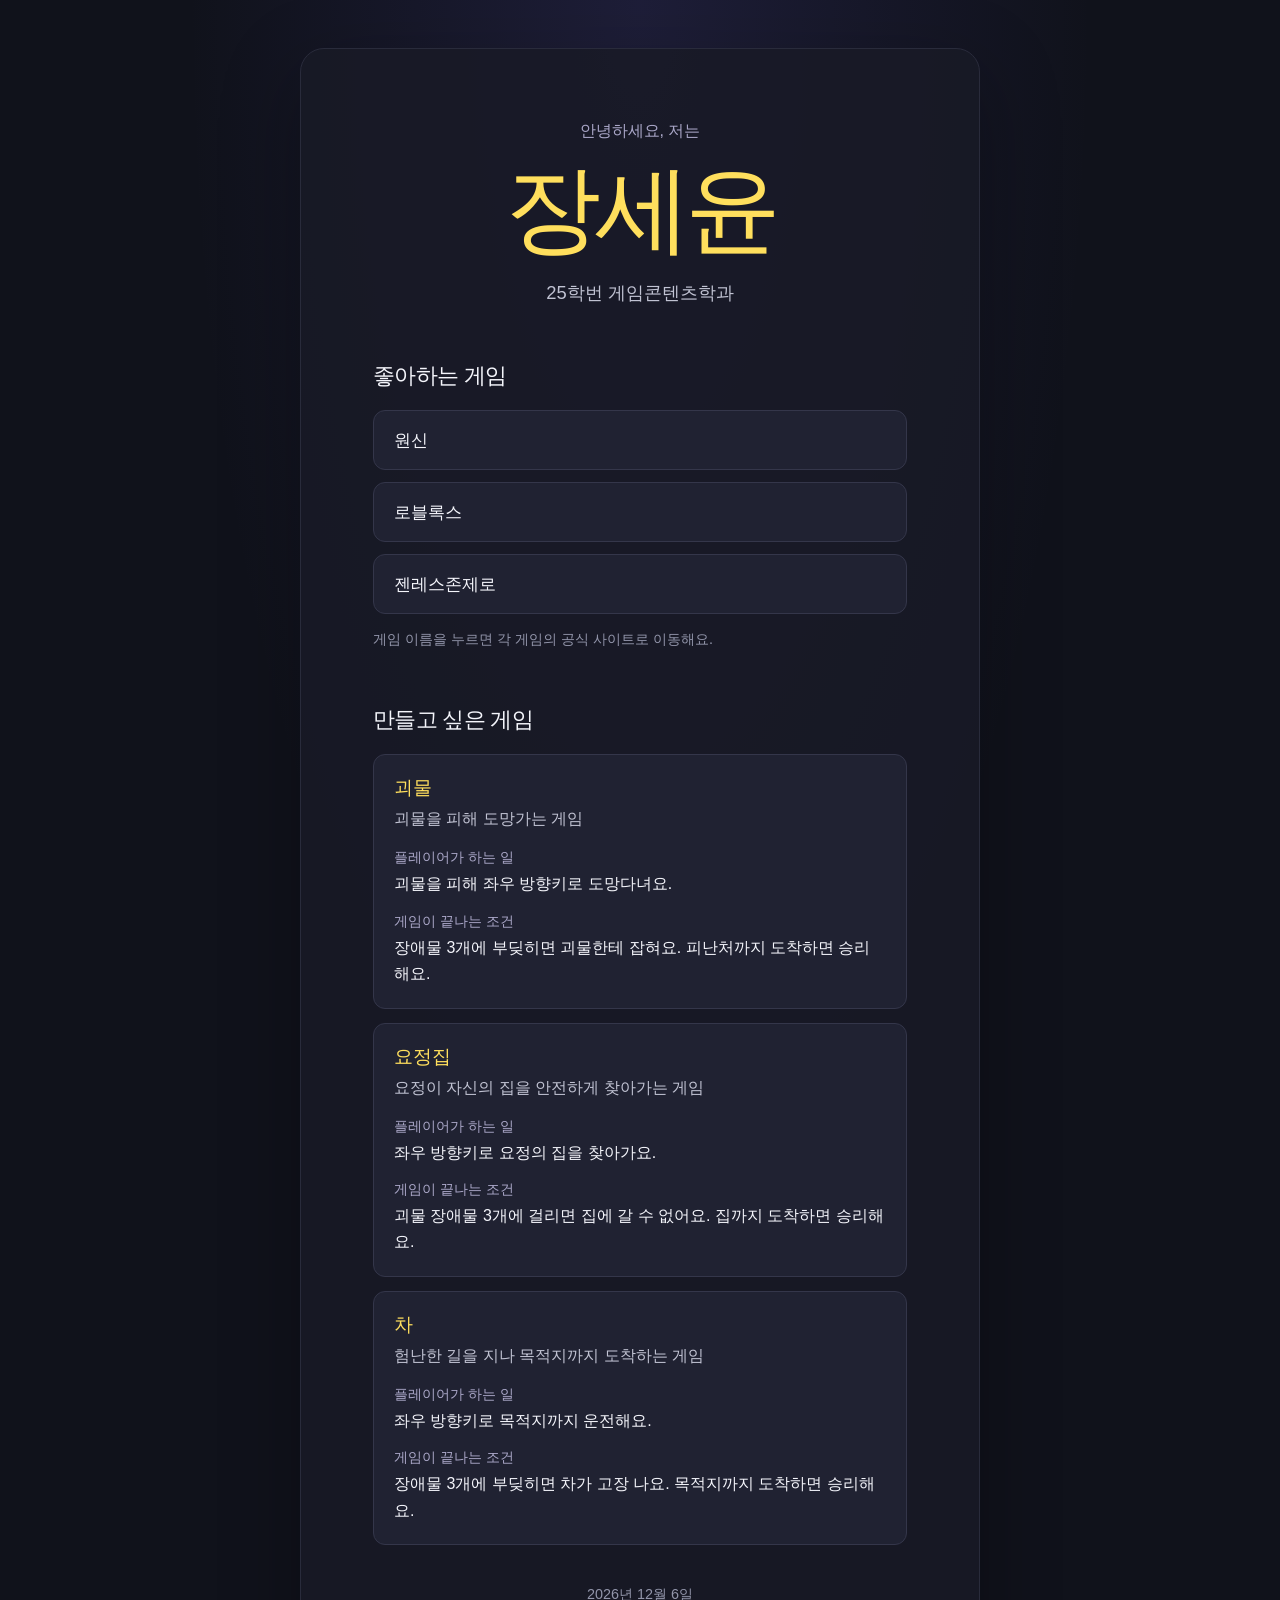
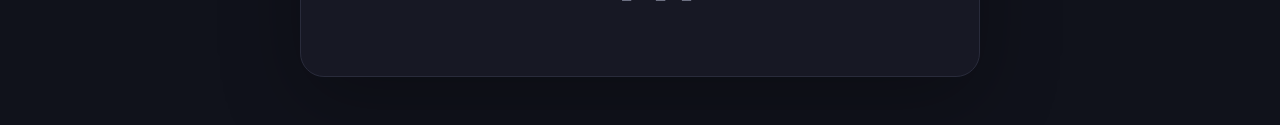
==== index.html @ edd7ae29 "1장 자기소개 페이지 완성" ====
<!doctype html>
<html lang="ko">
  <head>
    <meta charset="UTF-8">
    <meta name="viewport" content="width=device-width, initial-scale=1">
    <meta name="theme-color" content="#10121b">
    <title>장세윤 | 자기소개</title>
    <link rel="stylesheet" href="style.css">
    <script src="script.js" defer></script>
  </head>
  <body>
    <main class="profile">
      <header class="intro">
        <p class="eyebrow">안녕하세요, 저는</p>
        <h1>장세윤</h1>
        <p class="subtitle">25학번 게임콘텐츠학과</p>
      </header>

      <section class="games" aria-labelledby="games-title">
        <h2 id="games-title">좋아하는 게임</h2>
        <ul class="game-list">
          <li><a class="game-card" href="https://genshin.hoyoverse.com/ko-kr/">원신</a></li>
          <li><a class="game-card" href="https://www.roblox.com/">로블록스</a></li>
          <li><a class="game-card" href="https://zenless.hoyoverse.com/ko-kr/">젠레스존제로</a></li>
        </ul>
        <p class="hint">게임 이름을 누르면 각 게임의 공식 사이트로 이동해요.</p>
      </section>

      <section class="ideas" aria-labelledby="ideas-title">
        <h2 id="ideas-title">만들고 싶은 게임</h2>
        <div class="idea-list">
          <article class="idea-card">
            <h3>괴물</h3>
            <p class="idea-summary">괴물을 피해 도망가는 게임</p>
            <dl>
              <div>
                <dt>플레이어가 하는 일</dt>
                <dd>괴물을 피해 좌우 방향키로 도망다녀요.</dd>
              </div>
              <div>
                <dt>게임이 끝나는 조건</dt>
                <dd>장애물 3개에 부딪히면 괴물한테 잡혀요. 피난처까지 도착하면 승리해요.</dd>
              </div>
            </dl>
          </article>

          <article class="idea-card">
            <h3>요정집</h3>
            <p class="idea-summary">요정이 자신의 집을 안전하게 찾아가는 게임</p>
            <dl>
              <div>
                <dt>플레이어가 하는 일</dt>
                <dd>좌우 방향키로 요정의 집을 찾아가요.</dd>
              </div>
              <div>
                <dt>게임이 끝나는 조건</dt>
                <dd>괴물 장애물 3개에 걸리면 집에 갈 수 없어요. 집까지 도착하면 승리해요.</dd>
              </div>
            </dl>
          </article>

          <article class="idea-card">
            <h3>차</h3>
            <p class="idea-summary">험난한 길을 지나 목적지까지 도착하는 게임</p>
            <dl>
              <div>
                <dt>플레이어가 하는 일</dt>
                <dd>좌우 방향키로 목적지까지 운전해요.</dd>
              </div>
              <div>
                <dt>게임이 끝나는 조건</dt>
                <dd>장애물 3개에 부딪히면 차가 고장 나요. 목적지까지 도착하면 승리해요.</dd>
              </div>
            </dl>
          </article>
        </div>
      </section>

      <footer class="page-footer">
        <time id="today-date"></time>
      </footer>
    </main>
  </body>
</html>
---- style.css ----
:root {
  color-scheme: dark;
  font-family: "Pretendard", "Noto Sans KR", "Malgun Gothic", sans-serif;
  background: #10121b;
  color: #f4f5fb;
  font-synthesis: none;
  text-rendering: optimizeLegibility;
  -webkit-font-smoothing: antialiased;
  -moz-osx-font-smoothing: grayscale;
}

* {
  box-sizing: border-box;
}

body {
  min-width: 320px;
  min-height: 100vh;
  margin: 0;
  display: grid;
  place-items: center;
  padding: 48px 24px;
  background:
    radial-gradient(ellipse at 50% 0%, rgb(103 92 210 / 16%), transparent 50%),
    #10121b;
}

.profile {
  width: min(100%, 680px);
  padding: clamp(32px, 8vw, 72px);
  border: 1px solid #292b3b;
  border-radius: 24px;
  background: rgb(24 26 38 / 88%);
  box-shadow: 0 24px 80px rgb(0 0 0 / 28%);
}

.intro {
  text-align: center;
}

.eyebrow {
  margin: 0 0 12px;
  color: #aaa7c8;
  font-size: 1rem;
}

h1 {
  margin: 0;
  color: #ffdf5d;
  font-size: clamp(3.5rem, 12vw, 6rem);
  letter-spacing: -0.06em;
  line-height: 1.15;
}

.subtitle {
  margin: 16px 0 0;
  color: #c0c2d2;
  font-size: 1.15rem;
}

.games {
  margin-top: 56px;
}

.games h2 {
  margin: 0 0 20px;
  font-size: 1.35rem;
  letter-spacing: -0.03em;
}

.game-list {
  display: grid;
  gap: 12px;
  margin: 0;
  padding: 0;
  list-style: none;
}

.game-card {
  position: relative;
  overflow: hidden;
  display: block;
  width: 100%;
  padding: 17px 20px;
  border: 1px solid #34364a;
  border-radius: 12px;
  background: #202232;
  color: #f4f5fb;
  font: inherit;
  font-size: 1.08rem;
  text-align: left;
  text-decoration: none;
  cursor: pointer;
  transition: border-color 160ms ease, background-color 160ms ease, transform 160ms ease, font-size 160ms ease;
}

.game-card::after {
  position: absolute;
  top: -25%;
  bottom: -25%;
  left: -35%;
  width: 52px;
  background: #fffbe0;
  clip-path: polygon(70% 0, 100% 0, 56% 38%, 89% 38%, 10% 100%, 38% 54%, 4% 54%);
  content: "";
  opacity: 0;
  pointer-events: none;
  filter: drop-shadow(0 0 8px #fff) drop-shadow(0 0 16px #ffdf5d) drop-shadow(0 0 28px #ffb800);
}

.game-card::before {
  position: absolute;
  inset: 0;
  background: #ffdf5d;
  content: "";
  opacity: 0;
  pointer-events: none;
}

.game-card.lightning-active::after {
  animation: lightning-pass 600ms ease-in-out 3;
}

.game-card.lightning-active::before {
  animation: lightning-flash 1.8s linear;
}

@keyframes lightning-pass {
  0% {
    left: -35%;
    opacity: 0;
  }

  12% {
    opacity: 1;
  }

  20% {
    opacity: 1;
  }

  100% {
    left: 105%;
    opacity: 0;
  }
}

@keyframes lightning-flash {
  0%, 100% {
    opacity: 0;
  }

  8%, 13%, 42%, 47%, 76%, 81% {
    opacity: 0.32;
  }

  10%, 15%, 44%, 49%, 78%, 83% {
    opacity: 0;
  }
}

.game-card:hover {
  transform: translateY(-2px);
  border-color: #9288ff;
  font-size: 1.16rem;
}

.game-card[aria-pressed="true"] {
  border-color: #a69cff;
  background: #302d4d;
}

.game-card:focus-visible {
  outline: 3px solid #c4bdff;
  outline-offset: 3px;
}

.hint {
  margin: 16px 0 0;
  color: #9295aa;
  font-size: 0.9rem;
}

.ideas {
  margin-top: 56px;
}

.ideas h2 {
  margin: 0 0 20px;
  font-size: 1.35rem;
  letter-spacing: -0.03em;
}

.idea-list {
  display: grid;
  gap: 14px;
}

.idea-card {
  padding: 20px;
  border: 1px solid #34364a;
  border-radius: 12px;
  background: #202232;
}

.idea-card h3 {
  margin: 0;
  color: #ffdf5d;
  font-size: 1.2rem;
}

.idea-summary {
  margin: 8px 0 18px;
  color: #c0c2d2;
}

.idea-card dl {
  display: grid;
  gap: 14px;
  margin: 0;
}

.idea-card dt {
  margin-bottom: 4px;
  color: #aaa7c8;
  font-size: 0.9rem;
}

.idea-card dd {
  margin: 0;
  line-height: 1.65;
}

.page-footer {
  margin-top: 40px;
  color: #9295aa;
  font-size: 0.9rem;
  text-align: center;
}

@media (prefers-reduced-motion: reduce) {
  *,
  *::before,
  *::after {
    scroll-behavior: auto !important;
    transition-duration: 0.01ms !important;
  }

  .game-card.lightning-active::after,
  .game-card.lightning-active::before {
    animation-duration: 600ms;
    animation-iteration-count: 1;
  }
}
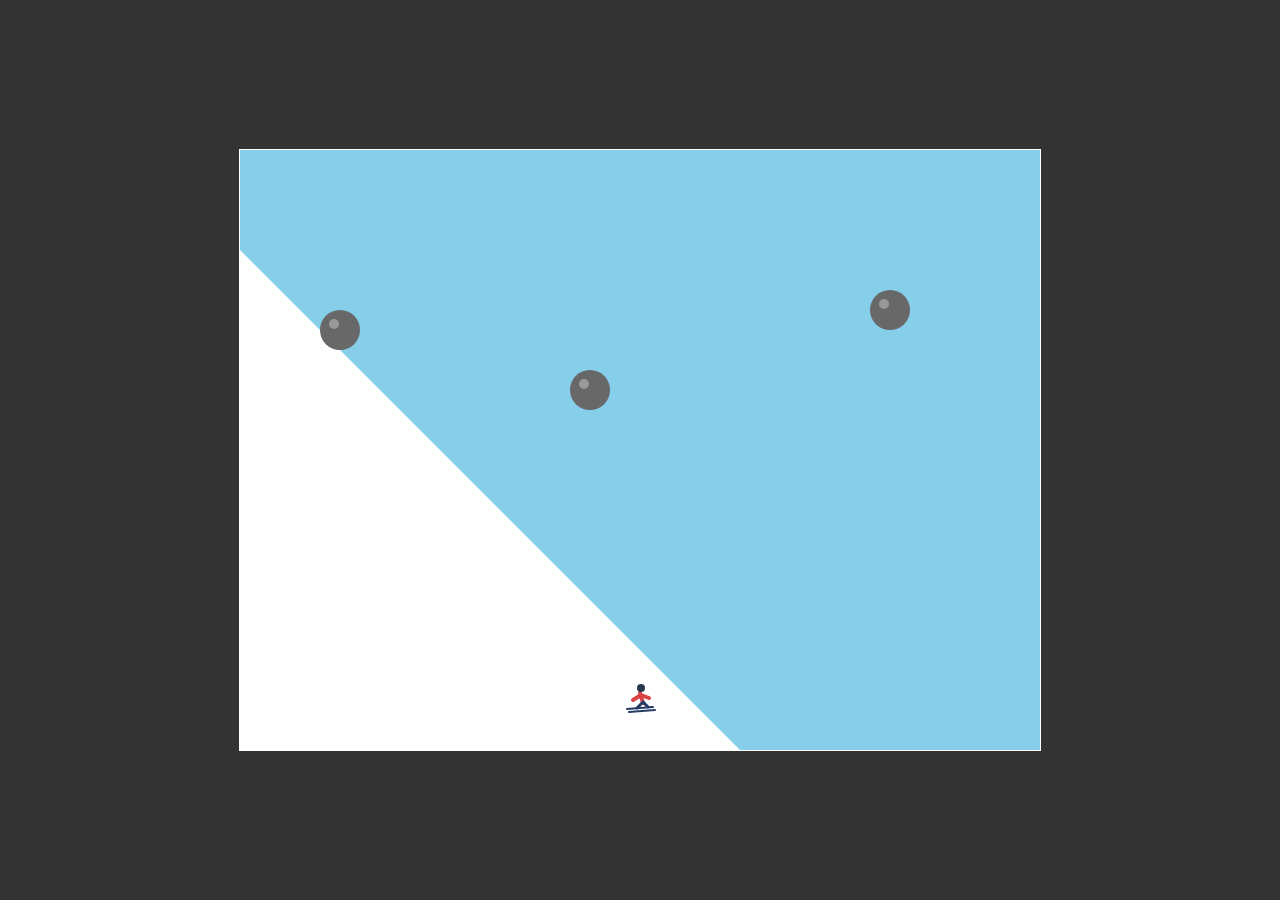
==== commit 28199231: "게임 첫 화면 그리기" ====
--- a/index.html
+++ b/index.html
@@ -3,82 +3,11 @@
   <head>
     <meta charset="UTF-8">
     <meta name="viewport" content="width=device-width, initial-scale=1">
-    <meta name="theme-color" content="#10121b">
-    <title>장세윤 | 자기소개</title>
+    <title>게임</title>
     <link rel="stylesheet" href="style.css">
     <script src="script.js" defer></script>
   </head>
   <body>
-    <main class="profile">
-      <header class="intro">
-        <p class="eyebrow">안녕하세요, 저는</p>
-        <h1>장세윤</h1>
-        <p class="subtitle">25학번 게임콘텐츠학과</p>
-      </header>
-
-      <section class="games" aria-labelledby="games-title">
-        <h2 id="games-title">좋아하는 게임</h2>
-        <ul class="game-list">
-          <li><a class="game-card" href="https://genshin.hoyoverse.com/ko-kr/">원신</a></li>
-          <li><a class="game-card" href="https://www.roblox.com/">로블록스</a></li>
-          <li><a class="game-card" href="https://zenless.hoyoverse.com/ko-kr/">젠레스존제로</a></li>
-        </ul>
-        <p class="hint">게임 이름을 누르면 각 게임의 공식 사이트로 이동해요.</p>
-      </section>
-
-      <section class="ideas" aria-labelledby="ideas-title">
-        <h2 id="ideas-title">만들고 싶은 게임</h2>
-        <div class="idea-list">
-          <article class="idea-card">
-            <h3>괴물</h3>
-            <p class="idea-summary">괴물을 피해 도망가는 게임</p>
-            <dl>
-              <div>
-                <dt>플레이어가 하는 일</dt>
-                <dd>괴물을 피해 좌우 방향키로 도망다녀요.</dd>
-              </div>
-              <div>
-                <dt>게임이 끝나는 조건</dt>
-                <dd>장애물 3개에 부딪히면 괴물한테 잡혀요. 피난처까지 도착하면 승리해요.</dd>
-              </div>
-            </dl>
-          </article>
-
-          <article class="idea-card">
-            <h3>요정집</h3>
-            <p class="idea-summary">요정이 자신의 집을 안전하게 찾아가는 게임</p>
-            <dl>
-              <div>
-                <dt>플레이어가 하는 일</dt>
-                <dd>좌우 방향키로 요정의 집을 찾아가요.</dd>
-              </div>
-              <div>
-                <dt>게임이 끝나는 조건</dt>
-                <dd>괴물 장애물 3개에 걸리면 집에 갈 수 없어요. 집까지 도착하면 승리해요.</dd>
-              </div>
-            </dl>
-          </article>
-
-          <article class="idea-card">
-            <h3>차</h3>
-            <p class="idea-summary">험난한 길을 지나 목적지까지 도착하는 게임</p>
-            <dl>
-              <div>
-                <dt>플레이어가 하는 일</dt>
-                <dd>좌우 방향키로 목적지까지 운전해요.</dd>
-              </div>
-              <div>
-                <dt>게임이 끝나는 조건</dt>
-                <dd>장애물 3개에 부딪히면 차가 고장 나요. 목적지까지 도착하면 승리해요.</dd>
-              </div>
-            </dl>
-          </article>
-        </div>
-      </section>
-
-      <footer class="page-footer">
-        <time id="today-date"></time>
-      </footer>
-    </main>
+    <canvas id="game" width="800" height="600"></canvas>
   </body>
 </html>
--- a/style.css
+++ b/style.css
@@ -1,254 +1,12 @@
-:root {
-  color-scheme: dark;
-  font-family: "Pretendard", "Noto Sans KR", "Malgun Gothic", sans-serif;
-  background: #10121b;
-  color: #f4f5fb;
-  font-synthesis: none;
-  text-rendering: optimizeLegibility;
-  -webkit-font-smoothing: antialiased;
-  -moz-osx-font-smoothing: grayscale;
-}
-
-* {
-  box-sizing: border-box;
-}
-
 body {
-  min-width: 320px;
   min-height: 100vh;
   margin: 0;
   display: grid;
   place-items: center;
-  padding: 48px 24px;
-  background:
-    radial-gradient(ellipse at 50% 0%, rgb(103 92 210 / 16%), transparent 50%),
-    #10121b;
+  background: #333;
 }
 
-.profile {
-  width: min(100%, 680px);
-  padding: clamp(32px, 8vw, 72px);
-  border: 1px solid #292b3b;
-  border-radius: 24px;
-  background: rgb(24 26 38 / 88%);
-  box-shadow: 0 24px 80px rgb(0 0 0 / 28%);
+canvas {
+  display: block;
+  border: 1px solid #fff;
 }
-
-.intro {
-  text-align: center;
-}
-
-.eyebrow {
-  margin: 0 0 12px;
-  color: #aaa7c8;
-  font-size: 1rem;
-}
-
-h1 {
-  margin: 0;
-  color: #ffdf5d;
-  font-size: clamp(3.5rem, 12vw, 6rem);
-  letter-spacing: -0.06em;
-  line-height: 1.15;
-}
-
-.subtitle {
-  margin: 16px 0 0;
-  color: #c0c2d2;
-  font-size: 1.15rem;
-}
-
-.games {
-  margin-top: 56px;
-}
-
-.games h2 {
-  margin: 0 0 20px;
-  font-size: 1.35rem;
-  letter-spacing: -0.03em;
-}
-
-.game-list {
-  display: grid;
-  gap: 12px;
-  margin: 0;
-  padding: 0;
-  list-style: none;
-}
-
-.game-card {
-  position: relative;
-  overflow: hidden;
-  display: block;
-  width: 100%;
-  padding: 17px 20px;
-  border: 1px solid #34364a;
-  border-radius: 12px;
-  background: #202232;
-  color: #f4f5fb;
-  font: inherit;
-  font-size: 1.08rem;
-  text-align: left;
-  text-decoration: none;
-  cursor: pointer;
-  transition: border-color 160ms ease, background-color 160ms ease, transform 160ms ease, font-size 160ms ease;
-}
-
-.game-card::after {
-  position: absolute;
-  top: -25%;
-  bottom: -25%;
-  left: -35%;
-  width: 52px;
-  background: #fffbe0;
-  clip-path: polygon(70% 0, 100% 0, 56% 38%, 89% 38%, 10% 100%, 38% 54%, 4% 54%);
-  content: "";
-  opacity: 0;
-  pointer-events: none;
-  filter: drop-shadow(0 0 8px #fff) drop-shadow(0 0 16px #ffdf5d) drop-shadow(0 0 28px #ffb800);
-}
-
-.game-card::before {
-  position: absolute;
-  inset: 0;
-  background: #ffdf5d;
-  content: "";
-  opacity: 0;
-  pointer-events: none;
-}
-
-.game-card.lightning-active::after {
-  animation: lightning-pass 600ms ease-in-out 3;
-}
-
-.game-card.lightning-active::before {
-  animation: lightning-flash 1.8s linear;
-}
-
-@keyframes lightning-pass {
-  0% {
-    left: -35%;
-    opacity: 0;
-  }
-
-  12% {
-    opacity: 1;
-  }
-
-  20% {
-    opacity: 1;
-  }
-
-  100% {
-    left: 105%;
-    opacity: 0;
-  }
-}
-
-@keyframes lightning-flash {
-  0%, 100% {
-    opacity: 0;
-  }
-
-  8%, 13%, 42%, 47%, 76%, 81% {
-    opacity: 0.32;
-  }
-
-  10%, 15%, 44%, 49%, 78%, 83% {
-    opacity: 0;
-  }
-}
-
-.game-card:hover {
-  transform: translateY(-2px);
-  border-color: #9288ff;
-  font-size: 1.16rem;
-}
-
-.game-card[aria-pressed="true"] {
-  border-color: #a69cff;
-  background: #302d4d;
-}
-
-.game-card:focus-visible {
-  outline: 3px solid #c4bdff;
-  outline-offset: 3px;
-}
-
-.hint {
-  margin: 16px 0 0;
-  color: #9295aa;
-  font-size: 0.9rem;
-}
-
-.ideas {
-  margin-top: 56px;
-}
-
-.ideas h2 {
-  margin: 0 0 20px;
-  font-size: 1.35rem;
-  letter-spacing: -0.03em;
-}
-
-.idea-list {
-  display: grid;
-  gap: 14px;
-}
-
-.idea-card {
-  padding: 20px;
-  border: 1px solid #34364a;
-  border-radius: 12px;
-  background: #202232;
-}
-
-.idea-card h3 {
-  margin: 0;
-  color: #ffdf5d;
-  font-size: 1.2rem;
-}
-
-.idea-summary {
-  margin: 8px 0 18px;
-  color: #c0c2d2;
-}
-
-.idea-card dl {
-  display: grid;
-  gap: 14px;
-  margin: 0;
-}
-
-.idea-card dt {
-  margin-bottom: 4px;
-  color: #aaa7c8;
-  font-size: 0.9rem;
-}
-
-.idea-card dd {
-  margin: 0;
-  line-height: 1.65;
-}
-
-.page-footer {
-  margin-top: 40px;
-  color: #9295aa;
-  font-size: 0.9rem;
-  text-align: center;
-}
-
-@media (prefers-reduced-motion: reduce) {
-  *,
-  *::before,
-  *::after {
-    scroll-behavior: auto !important;
-    transition-duration: 0.01ms !important;
-  }
-
-  .game-card.lightning-active::after,
-  .game-card.lightning-active::before {
-    animation-duration: 600ms;
-    animation-iteration-count: 1;
-  }
-}
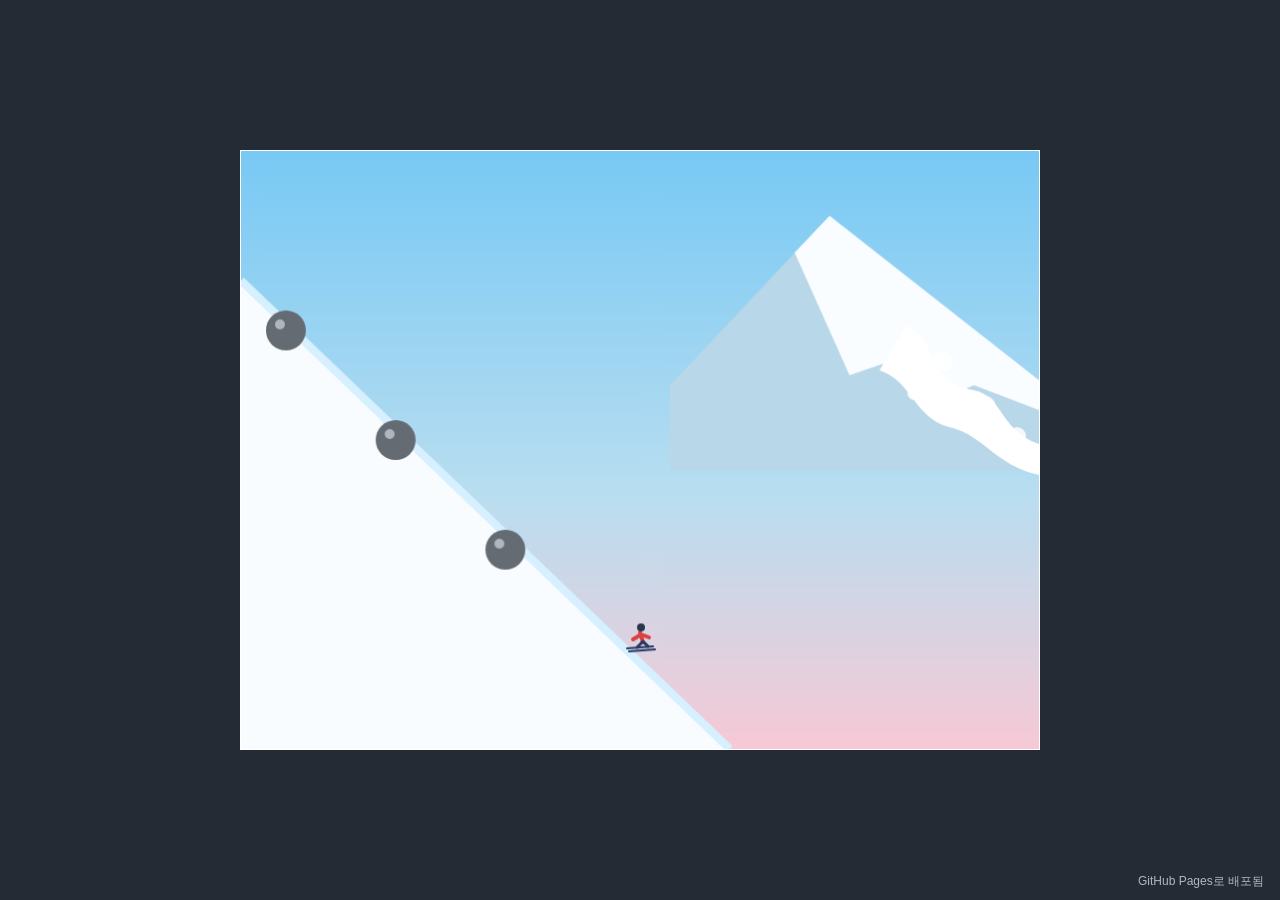
==== commit 033b5627: "Update ski game landing screen Co-authored-by: Copilot <223556219+Copilot@users.noreply.github.com>" ====
--- a/index.html
+++ b/index.html
@@ -3,11 +3,15 @@
   <head>
     <meta charset="UTF-8">
     <meta name="viewport" content="width=device-width, initial-scale=1">
-    <title>게임</title>
+    <meta name="theme-color" content="#252b35">
+    <title>스키</title>
     <link rel="stylesheet" href="style.css">
     <script src="script.js" defer></script>
   </head>
   <body>
-    <canvas id="game" width="800" height="600"></canvas>
+    <main class="game">
+      <canvas id="game" width="800" height="600" aria-label="눈 덮인 산에서 스키를 타는 사람과 돌 세 개"></canvas>
+    </main>
+    <footer class="deployment-note">GitHub Pages로 배포됨</footer>
   </body>
 </html>
--- a/style.css
+++ b/style.css
@@ -1,12 +1,40 @@
+* {
+  box-sizing: border-box;
+}
+
 body {
+  min-width: 320px;
   min-height: 100vh;
   margin: 0;
   display: grid;
   place-items: center;
-  background: #333;
+  padding: 24px;
+  background: #252b35;
+  font-family: "Malgun Gothic", sans-serif;
+}
+
+.game {
+  width: min(100%, 800px);
 }
 
 canvas {
   display: block;
+  width: 100%;
+  height: auto;
   border: 1px solid #fff;
 }
+
+.deployment-note {
+  position: fixed;
+  right: 16px;
+  bottom: 10px;
+  margin: 0;
+  color: #aeb8c5;
+  font-size: 0.75rem;
+}
+
+@media (max-width: 520px) {
+  body {
+    padding: 16px;
+  }
+}
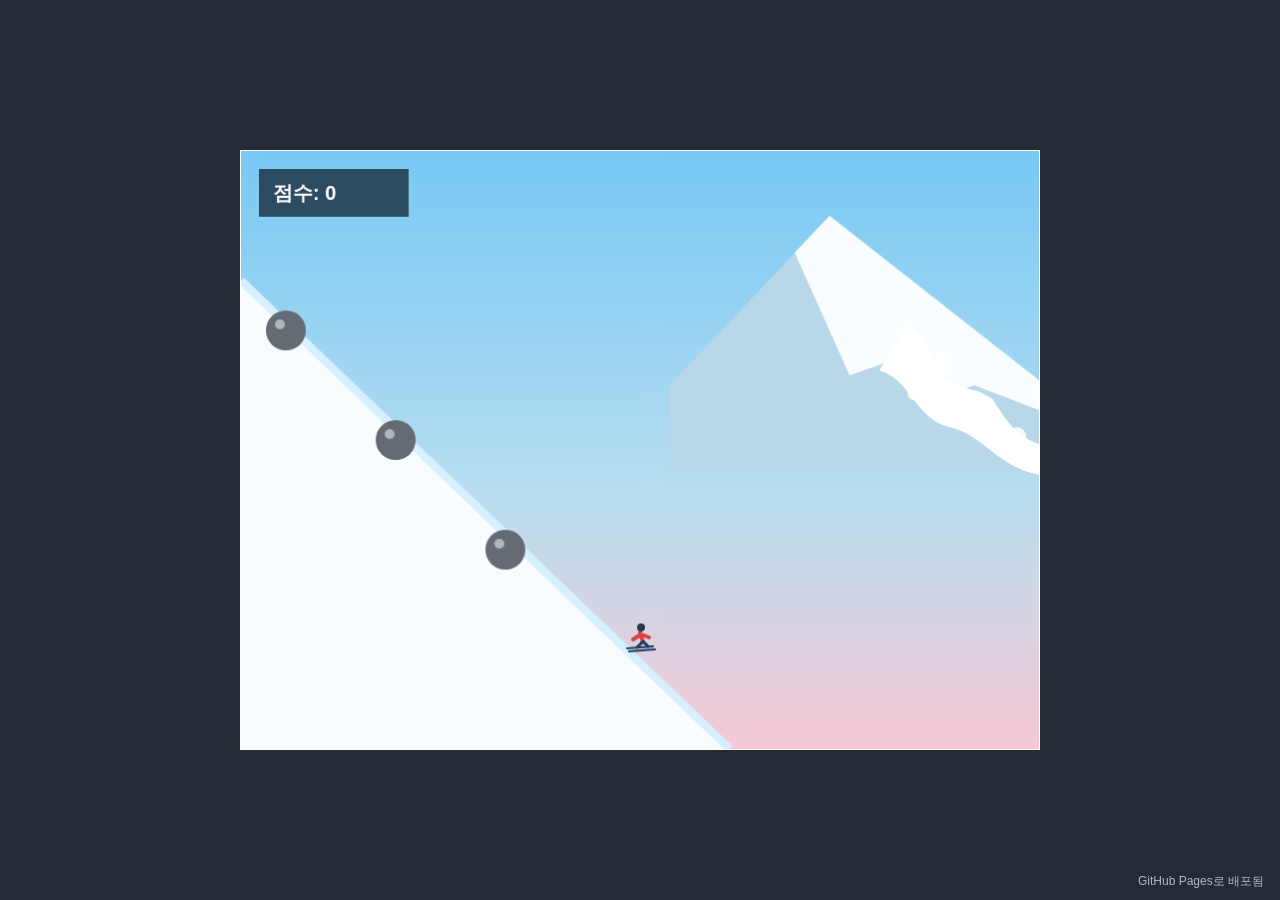
==== commit 57d083ba: "Refresh cached ski game script Co-authored-by: Copilot <223556219+Copilot@users.noreply.github.com>" ====
--- a/index.html
+++ b/index.html
@@ -6,7 +6,7 @@
     <meta name="theme-color" content="#252b35">
     <title>스키</title>
     <link rel="stylesheet" href="style.css">
-    <script src="script.js" defer></script>
+    <script src="script.js?v=score-box-1" defer></script>
   </head>
   <body>
     <main class="game">
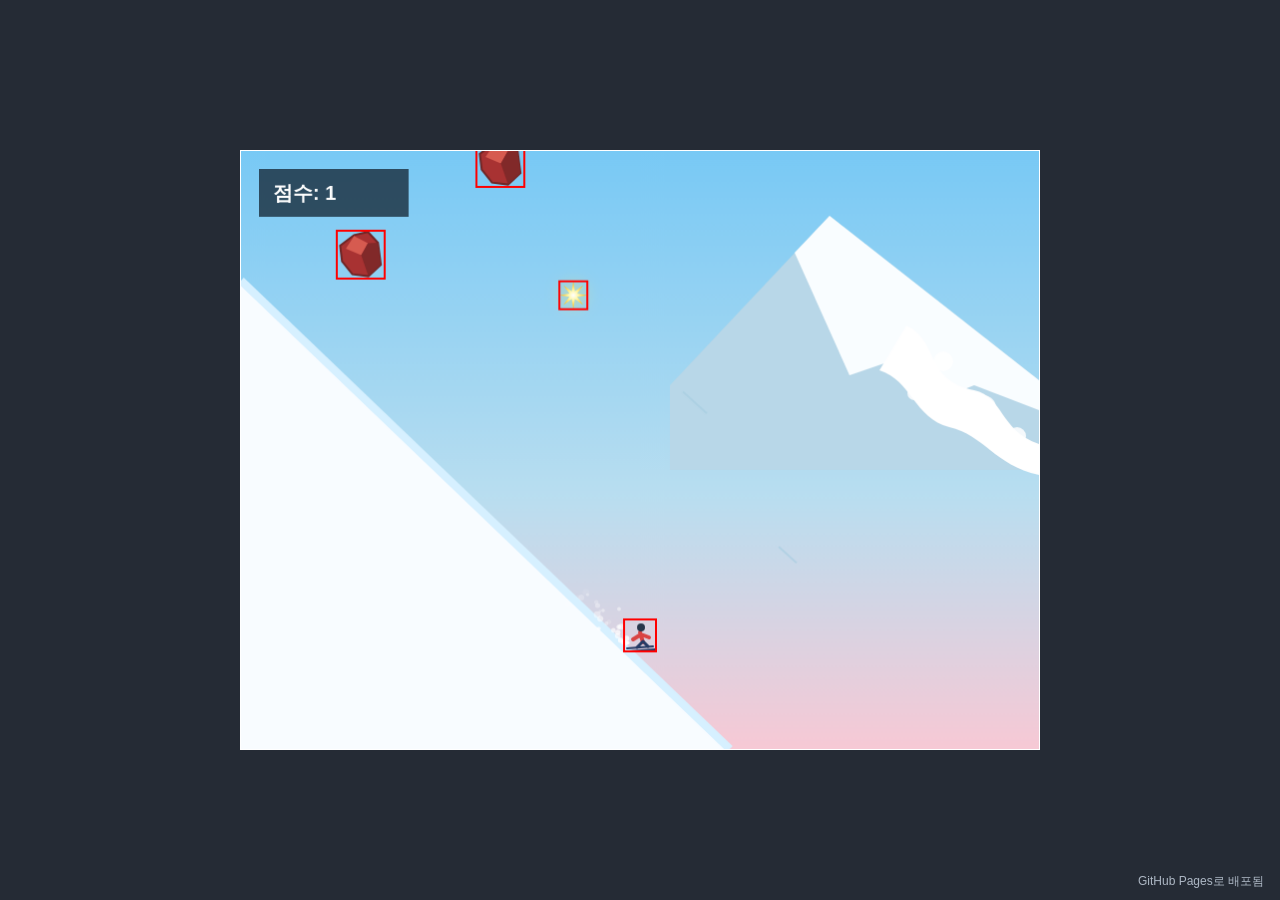
==== commit fc21d675: "난이도 조정" ====
--- a/index.html
+++ b/index.html
@@ -6,7 +6,7 @@
     <meta name="theme-color" content="#252b35">
     <title>스키</title>
     <link rel="stylesheet" href="style.css">
-    <script src="script.js?v=score-box-1" defer></script>
+    <script src="script.js?v=collision-shake-1" defer></script>
   </head>
   <body>
     <main class="game">
